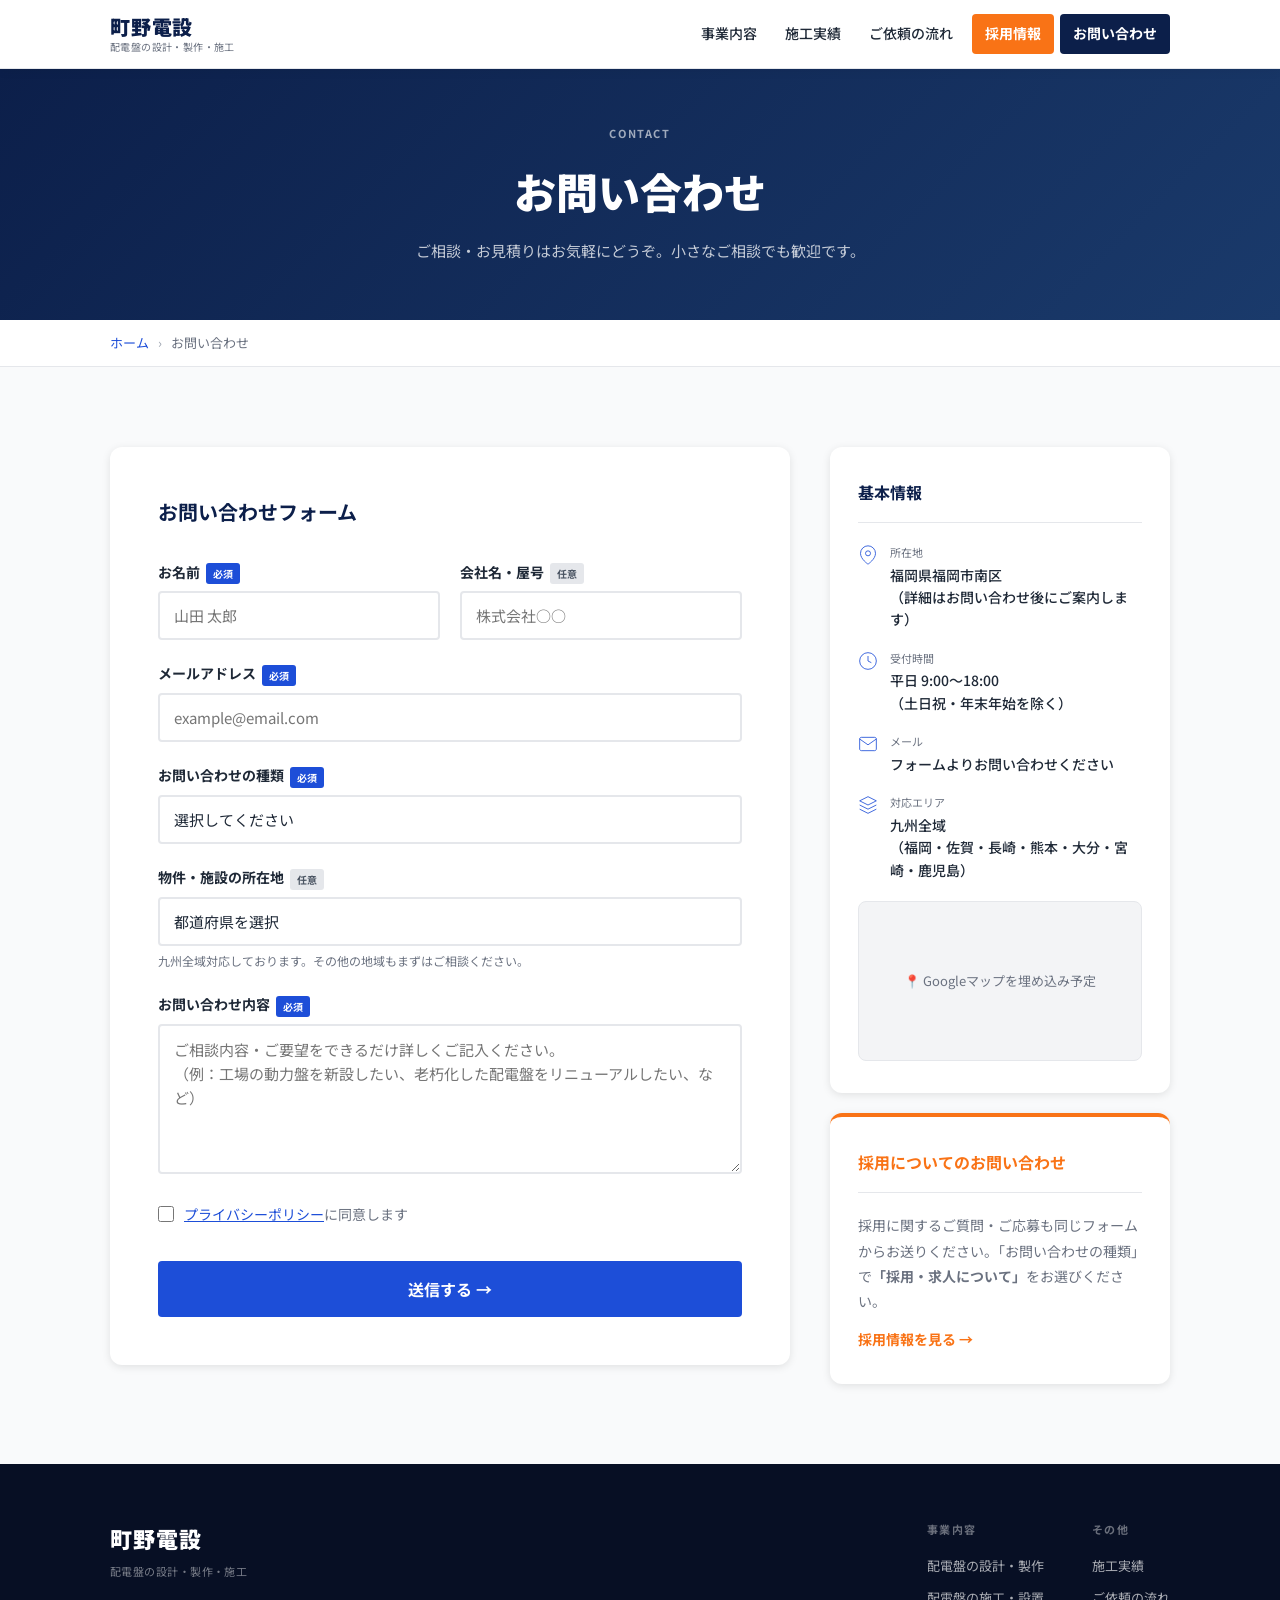
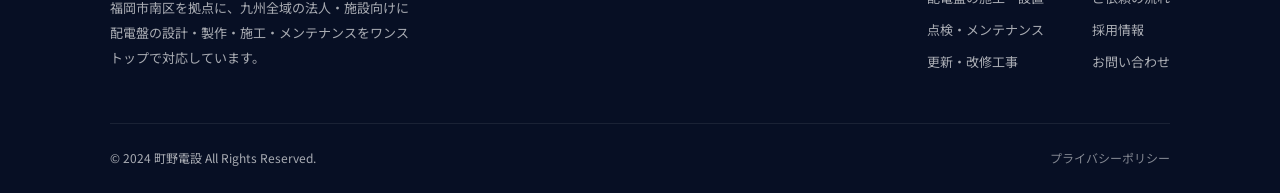
==== contact.html @ fa958ba7 "初回コミット：町野電設ホームページ叩き台" ====
<!DOCTYPE html>
<html lang="ja">
<head>
  <meta charset="UTF-8">
  <meta name="viewport" content="width=device-width, initial-scale=1.0">
  <title>お問い合わせ | 町野電設</title>
  <meta name="description" content="配電盤の設計・製作・施工に関するご相談・お見積りはお気軽にお問い合わせください。">
  <link rel="preconnect" href="https://fonts.googleapis.com">
  <link href="https://fonts.googleapis.com/css2?family=Noto+Sans+JP:wght@400;500;700;900&display=swap" rel="stylesheet">
  <link rel="stylesheet" href="css/style.css">
</head>
<body>

<header class="header">
  <div class="header-inner">
    <a href="index.html" class="logo">
      <span class="logo-main">町野電設</span>
      <span class="logo-sub">配電盤の設計・製作・施工</span>
    </a>
    <nav class="nav">
      <a href="services.html">事業内容</a>
      <a href="works.html">施工実績</a>
      <a href="index.html#flow">ご依頼の流れ</a>
      <a href="recruit.html" class="nav-recruit">採用情報</a>
      <a href="contact.html" class="nav-contact active">お問い合わせ</a>
    </nav>
    <button class="hamburger" id="hamburger" aria-label="メニューを開く">
      <span></span><span></span><span></span>
    </button>
  </div>
  <nav class="mobile-nav" id="mobileNav">
    <a href="services.html">事業内容</a>
    <a href="works.html">施工実績</a>
    <a href="index.html#flow">ご依頼の流れ</a>
    <a href="recruit.html">採用情報</a>
    <a href="contact.html">お問い合わせ</a>
  </nav>
</header>

<div class="page-hero">
  <div class="container">
    <span class="page-hero-label">Contact</span>
    <h1>お問い合わせ</h1>
    <p>ご相談・お見積りはお気軽にどうぞ。小さなご相談でも歓迎です。</p>
  </div>
</div>

<div class="breadcrumb">
  <div class="container">
    <a href="index.html">ホーム</a>
    <span>›</span>
    お問い合わせ
  </div>
</div>

<section class="contact-sec">
  <div class="container">
    <div class="contact-wrap">

      <!-- ===== FORM ===== -->
      <div class="contact-form-card">
        <h2>お問い合わせフォーム</h2>

        <form id="contactForm" novalidate>

          <div class="form-row">
            <div class="form-group">
              <label class="form-label" for="name">
                お名前<span class="required-tag">必須</span>
              </label>
              <input class="form-input" type="text" id="name" name="name" placeholder="山田 太郎" required>
            </div>
            <div class="form-group">
              <label class="form-label" for="company">
                会社名・屋号<span class="optional-tag">任意</span>
              </label>
              <input class="form-input" type="text" id="company" name="company" placeholder="株式会社○○">
            </div>
          </div>

          <div class="form-group">
            <label class="form-label" for="email">
              メールアドレス<span class="required-tag">必須</span>
            </label>
            <input class="form-input" type="email" id="email" name="email" placeholder="example@email.com" required>
          </div>

          <div class="form-group">
            <label class="form-label" for="type">
              お問い合わせの種類<span class="required-tag">必須</span>
            </label>
            <select class="form-select" id="type" name="type" required>
              <option value="">選択してください</option>
              <option value="design">配電盤の設計・製作について</option>
              <option value="construction">施工・設置について</option>
              <option value="maintenance">点検・メンテナンスについて</option>
              <option value="renewal">更新・改修工事について</option>
              <option value="recruit">採用・求人について</option>
              <option value="other">その他</option>
            </select>
          </div>

          <div class="form-group">
            <label class="form-label" for="prefecture">
              物件・施設の所在地<span class="optional-tag">任意</span>
            </label>
            <select class="form-select" id="prefecture" name="prefecture">
              <option value="">都道府県を選択</option>
              <option>福岡県</option>
              <option>佐賀県</option>
              <option>長崎県</option>
              <option>熊本県</option>
              <option>大分県</option>
              <option>宮崎県</option>
              <option>鹿児島県</option>
              <option>沖縄県</option>
              <option>その他</option>
            </select>
            <p class="form-hint">九州全域対応しております。その他の地域もまずはご相談ください。</p>
          </div>

          <div class="form-group">
            <label class="form-label" for="message">
              お問い合わせ内容<span class="required-tag">必須</span>
            </label>
            <textarea class="form-textarea" id="message" name="message" placeholder="ご相談内容・ご要望をできるだけ詳しくご記入ください。&#10;（例：工場の動力盤を新設したい、老朽化した配電盤をリニューアルしたい、など）" required></textarea>
          </div>

          <div class="form-group">
            <label class="form-check">
              <input type="checkbox" id="privacy" name="privacy" required>
              <span><a href="#" target="_blank">プライバシーポリシー</a>に同意します</span>
            </label>
          </div>

          <button type="submit" class="form-submit">送信する →</button>
        </form>

        <div class="form-success" id="formSuccess">
          <p>お問い合わせありがとうございます！</p>
          <small>内容を確認の上、2営業日以内にご返信いたします。</small>
        </div>
      </div>

      <!-- ===== CONTACT INFO ===== -->
      <div>
        <div class="contact-info-card">
          <h3>基本情報</h3>

          <div class="info-item">
            <svg viewBox="0 0 24 24"><path d="M21 10c0 7-9 13-9 13s-9-6-9-13a9 9 0 0118 0z"/><circle cx="12" cy="10" r="3"/></svg>
            <div>
              <div class="info-item-label">所在地</div>
              <div class="info-item-value">福岡県福岡市南区<br>（詳細はお問い合わせ後にご案内します）</div>
            </div>
          </div>

          <div class="info-item">
            <svg viewBox="0 0 24 24"><circle cx="12" cy="12" r="10"/><polyline points="12 6 12 12 16 14"/></svg>
            <div>
              <div class="info-item-label">受付時間</div>
              <div class="info-item-value">平日 9:00〜18:00<br>（土日祝・年末年始を除く）</div>
            </div>
          </div>

          <div class="info-item">
            <svg viewBox="0 0 24 24"><path d="M4 4h16c1.1 0 2 .9 2 2v12c0 1.1-.9 2-2 2H4c-1.1 0-2-.9-2-2V6c0-1.1.9-2 2-2z"/><polyline points="22,6 12,13 2,6"/></svg>
            <div>
              <div class="info-item-label">メール</div>
              <div class="info-item-value">フォームよりお問い合わせください</div>
            </div>
          </div>

          <div class="info-item">
            <svg viewBox="0 0 24 24"><path d="M12 2L2 7l10 5 10-5-10-5z"/><path d="M2 17l10 5 10-5M2 12l10 5 10-5"/></svg>
            <div>
              <div class="info-item-label">対応エリア</div>
              <div class="info-item-value">九州全域<br>（福岡・佐賀・長崎・熊本・大分・宮崎・鹿児島）</div>
            </div>
          </div>

          <div class="contact-map-placeholder">
            📍 Googleマップを埋め込み予定
          </div>
        </div>

        <div class="contact-info-card" style="margin-top: 20px; border-top: 4px solid var(--orange); border-radius: 12px;">
          <h3 style="color: var(--orange);">採用についてのお問い合わせ</h3>
          <p style="font-size: 14px; color: var(--text-light); line-height: 1.8;">
            採用に関するご質問・ご応募も同じフォームからお送りください。「お問い合わせの種類」で<strong>「採用・求人について」</strong>をお選びください。
          </p>
          <a href="recruit.html" style="display: inline-flex; align-items: center; gap: 6px; font-size: 14px; font-weight: 700; color: var(--orange); margin-top: 14px;">
            採用情報を見る →
          </a>
        </div>
      </div>

    </div>
  </div>
</section>

<footer class="footer">
  <div class="container">
    <div class="footer-inner">
      <div class="footer-logo">
        <div class="logo-main">町野電設</div>
        <span class="logo-sub">配電盤の設計・製作・施工</span>
        <p class="footer-about">福岡市南区を拠点に、九州全域の法人・施設向けに配電盤の設計・製作・施工・メンテナンスをワンストップで対応しています。</p>
      </div>
      <div class="footer-nav-wrap">
        <div class="footer-nav-col">
          <h4>事業内容</h4>
          <a href="services.html">配電盤の設計・製作</a>
          <a href="services.html">配電盤の施工・設置</a>
          <a href="services.html">点検・メンテナンス</a>
          <a href="services.html">更新・改修工事</a>
        </div>
        <div class="footer-nav-col">
          <h4>その他</h4>
          <a href="works.html">施工実績</a>
          <a href="index.html#flow">ご依頼の流れ</a>
          <a href="recruit.html">採用情報</a>
          <a href="contact.html">お問い合わせ</a>
        </div>
      </div>
    </div>
    <div class="footer-bottom">
      <p>© 2024 町野電設 All Rights Reserved.</p>
      <a href="#" class="footer-policy-link">プライバシーポリシー</a>
    </div>
  </div>
</footer>

<script src="js/main.js"></script>
</body>
</html>
---- css/style.css ----
/* ============================================================
   町野電設 - Stylesheet
   ============================================================ */

/* === Variables === */
:root {
  --navy:       #0c1f4a;
  --navy-mid:   #1a3a6b;
  --blue:       #1d4ed8;
  --blue-light: #3b82f6;
  --orange:     #f97316;
  --white:      #ffffff;
  --gray-50:    #f9fafb;
  --gray-100:   #f3f4f6;
  --gray-200:   #e5e7eb;
  --gray-400:   #9ca3af;
  --gray-600:   #4b5563;
  --gray-800:   #1f2937;
  --text:       #1f2937;
  --text-light: #6b7280;
  --radius:     4px;
  --shadow:     0 2px 8px rgba(0,0,0,0.10);
  --shadow-lg:  0 8px 24px rgba(0,0,0,0.15);
  --tr:         0.25s ease;
  --max-w:      1100px;
}

/* === Reset === */
*, *::before, *::after { box-sizing: border-box; margin: 0; padding: 0; }
html { scroll-behavior: smooth; }
body {
  font-family: 'Noto Sans JP', 'Hiragino Sans', 'Yu Gothic UI', sans-serif;
  font-size: 16px;
  line-height: 1.7;
  color: var(--text);
  background: var(--white);
}
img { max-width: 100%; height: auto; display: block; }
a { text-decoration: none; color: inherit; transition: color var(--tr); }
ul { list-style: none; }
button { cursor: pointer; font-family: inherit; }

/* === Layout === */
.container { max-width: var(--max-w); margin: 0 auto; padding: 0 20px; }
section { padding: 80px 0; }

/* === Type === */
.sec-label {
  font-size: 12px;
  font-weight: 700;
  letter-spacing: 0.12em;
  color: var(--blue);
  text-transform: uppercase;
  margin-bottom: 8px;
  display: block;
}
.sec-title {
  font-size: clamp(24px, 3.5vw, 36px);
  font-weight: 900;
  line-height: 1.25;
  color: var(--navy);
  margin-bottom: 16px;
}
.sec-title-center { text-align: center; }
.sec-title-center::after {
  content: '';
  display: block;
  width: 48px;
  height: 3px;
  background: var(--blue);
  margin: 14px auto 0;
}
.sec-desc { color: var(--text-light); font-size: 15px; line-height: 1.9; }

/* === Buttons === */
.btn {
  display: inline-flex;
  align-items: center;
  gap: 8px;
  padding: 13px 28px;
  border-radius: var(--radius);
  font-weight: 700;
  font-size: 15px;
  transition: all var(--tr);
  border: 2px solid transparent;
}
.btn-primary { background: var(--blue); color: var(--white); }
.btn-primary:hover { background: var(--navy-mid); transform: translateY(-1px); }
.btn-white { background: var(--white); color: var(--navy); }
.btn-white:hover { background: var(--gray-100); }
.btn-outline-white { background: transparent; color: var(--white); border-color: rgba(255,255,255,0.6); }
.btn-outline-white:hover { background: rgba(255,255,255,0.1); }
.btn-orange { background: var(--orange); color: var(--white); }
.btn-orange:hover { background: #ea6c0a; transform: translateY(-1px); }
.btn-lg { padding: 16px 36px; font-size: 16px; }
.btn svg { width: 16px; height: 16px; flex-shrink: 0; }

/* === Header === */
.header {
  position: sticky;
  top: 0;
  z-index: 200;
  background: var(--white);
  box-shadow: 0 1px 0 var(--gray-200), 0 2px 12px rgba(0,0,0,0.06);
}
.header-inner {
  display: flex;
  align-items: center;
  justify-content: space-between;
  height: 68px;
  max-width: var(--max-w);
  margin: 0 auto;
  padding: 0 20px;
}
.logo { display: flex; flex-direction: column; line-height: 1.2; }
.logo-main { font-size: 20px; font-weight: 900; color: var(--navy); letter-spacing: 0.04em; }
.logo-sub { font-size: 10px; color: var(--text-light); letter-spacing: 0.04em; margin-top: 2px; }

.nav { display: flex; align-items: center; gap: 2px; }
.nav a {
  padding: 8px 13px;
  font-size: 14px;
  font-weight: 500;
  color: var(--gray-800);
  border-radius: var(--radius);
  transition: all var(--tr);
}
.nav a:hover { color: var(--blue); background: var(--gray-100); }
.nav a.active { color: var(--blue); }
.nav .nav-recruit {
  background: var(--orange);
  color: var(--white) !important;
  font-weight: 700;
  margin-left: 4px;
}
.nav .nav-recruit:hover { background: #ea6c0a; }
.nav .nav-contact {
  background: var(--navy);
  color: var(--white) !important;
  font-weight: 700;
  margin-left: 4px;
}
.nav .nav-contact:hover { background: var(--navy-mid); }

/* Hamburger */
.hamburger { display: none; flex-direction: column; gap: 5px; background: none; border: none; padding: 8px; }
.hamburger span { display: block; width: 24px; height: 2px; background: var(--navy); transition: all var(--tr); }
.hamburger.open span:nth-child(1) { transform: translateY(7px) rotate(45deg); }
.hamburger.open span:nth-child(2) { opacity: 0; }
.hamburger.open span:nth-child(3) { transform: translateY(-7px) rotate(-45deg); }

.mobile-nav {
  display: none;
  position: fixed;
  top: 68px;
  left: 0; right: 0;
  background: var(--white);
  box-shadow: 0 8px 20px rgba(0,0,0,0.12);
  z-index: 199;
}
.mobile-nav.open { display: block; }
.mobile-nav a {
  display: block;
  padding: 16px 24px;
  font-size: 15px;
  color: var(--gray-800);
  border-bottom: 1px solid var(--gray-100);
}
.mobile-nav a:last-child { border-bottom: none; }
.mobile-nav a:hover { background: var(--gray-50); color: var(--blue); }

/* === Hero (Homepage) === */
.hero {
  position: relative;
  min-height: 580px;
  display: flex;
  align-items: center;
  background: linear-gradient(135deg, var(--navy) 0%, #162f5a 55%, #1e4e8c 100%);
  overflow: hidden;
  padding: 80px 0;
}
.hero::before {
  content: '';
  position: absolute; inset: 0;
  background: url("data:image/svg+xml,%3Csvg xmlns='http://www.w3.org/2000/svg' width='60' height='60'%3E%3Cdefs%3E%3Cpattern id='g' width='20' height='20' patternUnits='userSpaceOnUse'%3E%3Cpath d='M20 0L0 0 0 20' fill='none' stroke='rgba(255,255,255,0.04)' stroke-width='0.5'/%3E%3C/pattern%3E%3C/defs%3E%3Crect width='60' height='60' fill='url(%23g)'/%3E%3C/svg%3E") repeat;
  pointer-events: none;
}
.hero-content {
  position: relative;
  z-index: 2;
  max-width: var(--max-w);
  margin: 0 auto;
  padding: 0 20px;
  display: grid;
  grid-template-columns: 1fr 1fr;
  gap: 60px;
  align-items: center;
}
.hero-badge {
  display: inline-flex;
  align-items: center;
  gap: 8px;
  background: rgba(255,255,255,0.12);
  color: rgba(255,255,255,0.9);
  font-size: 13px;
  font-weight: 700;
  padding: 6px 16px;
  border-radius: 20px;
  border: 1px solid rgba(255,255,255,0.25);
  margin-bottom: 22px;
  letter-spacing: 0.04em;
}
.hero h1 {
  font-size: clamp(28px, 4.5vw, 52px);
  font-weight: 900;
  line-height: 1.2;
  color: var(--white);
  margin-bottom: 20px;
}
.hero-desc {
  font-size: 16px;
  color: rgba(255,255,255,0.82);
  margin-bottom: 36px;
  line-height: 1.9;
}
.hero-actions { display: flex; gap: 14px; flex-wrap: wrap; }

/* Hero visual */
.hero-visual { display: flex; justify-content: center; align-items: center; }
.hero-panel {
  width: 100%;
  aspect-ratio: 4/3;
  background: rgba(255,255,255,0.06);
  border: 1px solid rgba(255,255,255,0.15);
  border-radius: 12px;
  display: grid;
  place-items: center;
  color: rgba(255,255,255,0.3);
  font-size: 14px;
}
.hero-panel-inner {
  display: flex;
  flex-direction: column;
  align-items: center;
  gap: 12px;
}
.hero-panel svg { width: 80px; height: 80px; stroke: rgba(255,255,255,0.25); fill: none; }

/* === Features === */
.features { background: var(--white); padding: 64px 0; }
.features-head { text-align: center; margin-bottom: 48px; }
.features-grid {
  display: grid;
  grid-template-columns: repeat(4, 1fr);
  gap: 24px;
}
.feat-card {
  text-align: center;
  padding: 32px 20px;
  border-radius: 8px;
  border: 1px solid var(--gray-200);
  transition: box-shadow var(--tr), transform var(--tr);
}
.feat-card:hover { box-shadow: var(--shadow-lg); transform: translateY(-3px); }
.feat-icon {
  width: 72px; height: 72px;
  background: #eff6ff;
  border-radius: 50%;
  display: flex; align-items: center; justify-content: center;
  margin: 0 auto 20px;
}
.feat-icon svg { width: 34px; height: 34px; stroke: var(--blue); fill: none; }
.feat-title { font-size: 16px; font-weight: 700; color: var(--navy); margin-bottom: 8px; }
.feat-desc { font-size: 13px; color: var(--text-light); line-height: 1.8; }

/* === Services overview === */
.services-ov { background: var(--gray-50); }
.services-ov-inner {
  display: grid;
  grid-template-columns: 1fr 1fr;
  gap: 60px;
  align-items: start;
}
.services-ov-text { padding-top: 8px; }
.services-ov-text .btn { margin-top: 28px; }
.services-grid {
  display: grid;
  grid-template-columns: 1fr 1fr;
  gap: 16px;
}
.svc-card {
  background: var(--white);
  border-radius: 8px;
  overflow: hidden;
  box-shadow: var(--shadow);
  transition: transform var(--tr), box-shadow var(--tr);
}
.svc-card:hover { transform: translateY(-4px); box-shadow: var(--shadow-lg); }
.svc-img {
  height: 130px;
  display: flex;
  align-items: center;
  justify-content: center;
}
.svc-img.s1 { background: linear-gradient(135deg, #1a3a6b, #2563eb); }
.svc-img.s2 { background: linear-gradient(135deg, #1e3a5f, #1a5f8a); }
.svc-img.s3 { background: linear-gradient(135deg, #14345a, #1a6b4a); }
.svc-img.s4 { background: linear-gradient(135deg, #2a1a5e, #4a2a8e); }
.svc-img svg { width: 48px; height: 48px; stroke: rgba(255,255,255,0.7); fill: none; }
.svc-info { padding: 14px 16px; }
.svc-name { font-size: 14px; font-weight: 700; color: var(--navy); }
.svc-sub { font-size: 12px; color: var(--text-light); margin-top: 4px; }

/* === Works preview === */
.works-ov { background: var(--white); }
.works-head {
  display: flex;
  align-items: flex-end;
  justify-content: space-between;
  margin-bottom: 36px;
}
.more-link {
  display: inline-flex;
  align-items: center;
  gap: 6px;
  font-size: 14px;
  font-weight: 700;
  color: var(--blue);
}
.more-link:hover { text-decoration: underline; }
.more-link svg { width: 14px; height: 14px; stroke: currentColor; fill: none; }
.works-grid {
  display: grid;
  grid-template-columns: repeat(4, 1fr);
  gap: 20px;
}
.work-card { border-radius: 8px; overflow: hidden; box-shadow: var(--shadow); transition: transform var(--tr); }
.work-card:hover { transform: translateY(-4px); }
.work-img {
  height: 160px;
  display: flex;
  align-items: flex-end;
  padding: 12px;
  position: relative;
}
.work-img.w1 { background: linear-gradient(160deg, #1a3a6b 30%, #2563eb 100%); }
.work-img.w2 { background: linear-gradient(160deg, #1a4a3b 30%, #1a8a5a 100%); }
.work-img.w3 { background: linear-gradient(160deg, #3b1a5a 30%, #7c3aed 100%); }
.work-img.w4 { background: linear-gradient(160deg, #5a3a1a 30%, #d97706 100%); }
.work-img.w5 { background: linear-gradient(160deg, #1a3a5a 30%, #0891b2 100%); }
.work-img.w6 { background: linear-gradient(160deg, #1a5a1a 30%, #16a34a 100%); }
.work-img.w7 { background: linear-gradient(160deg, #5a1a1a 30%, #dc2626 100%); }
.work-img.w8 { background: linear-gradient(160deg, #1a1a5a 30%, #4f46e5 100%); }
.work-tag {
  background: rgba(255,255,255,0.9);
  color: var(--navy);
  font-size: 11px;
  font-weight: 700;
  padding: 4px 10px;
  border-radius: 20px;
}
.work-body { padding: 14px 16px; background: var(--white); }
.work-loc { font-size: 12px; color: var(--text-light); margin-bottom: 4px; }
.work-title { font-size: 14px; font-weight: 700; color: var(--navy); }
.work-detail { font-size: 12px; color: var(--text-light); margin-top: 4px; }

/* === Flow === */
.flow { background: var(--gray-50); }
.flow-head { text-align: center; margin-bottom: 56px; }
.flow-wrap {
  display: grid;
  grid-template-columns: repeat(6, 1fr);
  gap: 12px;
  position: relative;
}
.flow-wrap::before {
  content: '';
  position: absolute;
  top: 38px;
  left: 8.33%;
  right: 8.33%;
  height: 2px;
  background: var(--gray-200);
}
.flow-step { display: flex; flex-direction: column; align-items: center; text-align: center; position: relative; z-index: 1; padding: 0 4px; }
.flow-num {
  width: 76px; height: 76px;
  border-radius: 50%;
  background: var(--navy);
  color: var(--white);
  display: flex; flex-direction: column; align-items: center; justify-content: center;
  margin-bottom: 16px;
  box-shadow: 0 4px 12px rgba(13,31,76,0.3);
}
.flow-num em { font-size: 10px; opacity: 0.7; font-style: normal; }
.flow-num strong { font-size: 22px; font-weight: 900; line-height: 1; }
.flow-title { font-size: 13px; font-weight: 700; color: var(--navy); margin-bottom: 6px; }
.flow-desc { font-size: 11px; color: var(--text-light); line-height: 1.7; }

/* === Recruit CTA === */
.recruit-cta-sec {
  background: linear-gradient(135deg, #c2410c, var(--orange));
  padding: 64px 0;
  text-align: center;
}
.recruit-cta-sec h2 {
  font-size: clamp(22px, 3.5vw, 36px);
  font-weight: 900;
  color: var(--white);
  margin-bottom: 14px;
}
.recruit-cta-sec p { font-size: 16px; color: rgba(255,255,255,0.9); margin-bottom: 32px; }
.recruit-cta-sec .btn-white { color: var(--orange) !important; }

/* === Contact CTA === */
.cta-sec {
  background: var(--navy);
  padding: 64px 0;
  text-align: center;
}
.cta-sec h2 {
  font-size: clamp(20px, 3vw, 32px);
  font-weight: 700;
  color: var(--white);
  margin-bottom: 12px;
}
.cta-sec p { font-size: 15px; color: rgba(255,255,255,0.75); margin-bottom: 32px; }
.cta-btns { display: flex; gap: 14px; justify-content: center; flex-wrap: wrap; }

/* === Footer === */
.footer { background: #070f24; color: rgba(255,255,255,0.65); padding: 56px 0 24px; }
.footer-inner {
  display: grid;
  grid-template-columns: 1fr auto;
  gap: 48px;
  margin-bottom: 40px;
}
.footer-logo .logo-main { color: var(--white); font-size: 22px; }
.footer-logo .logo-sub { color: rgba(255,255,255,0.45); font-size: 11px; display: block; margin-top: 4px; }
.footer-about { font-size: 13px; line-height: 1.9; margin-top: 16px; max-width: 300px; }
.footer-nav-wrap { display: flex; gap: 48px; }
.footer-nav-col h4 {
  font-size: 11px;
  font-weight: 700;
  letter-spacing: 0.12em;
  color: rgba(255,255,255,0.4);
  text-transform: uppercase;
  margin-bottom: 16px;
}
.footer-nav-col a {
  display: block;
  font-size: 13px;
  color: rgba(255,255,255,0.65);
  margin-bottom: 10px;
}
.footer-nav-col a:hover { color: var(--white); }
.footer-bottom {
  border-top: 1px solid rgba(255,255,255,0.08);
  padding-top: 24px;
  display: flex;
  align-items: center;
  justify-content: space-between;
  font-size: 12px;
}
.footer-policy-link { color: rgba(255,255,255,0.5); }
.footer-policy-link:hover { color: var(--white); }

/* === Page Hero (inner pages) === */
.page-hero {
  background: linear-gradient(135deg, var(--navy), var(--navy-mid));
  padding: 56px 0;
  text-align: center;
  color: var(--white);
}
.page-hero-label { font-size: 11px; font-weight: 700; letter-spacing: 0.15em; opacity: 0.6; text-transform: uppercase; display: block; margin-bottom: 12px; }
.page-hero h1 { font-size: clamp(24px, 4vw, 42px); font-weight: 900; }
.page-hero p { font-size: 15px; opacity: 0.75; margin-top: 12px; max-width: 480px; margin-left: auto; margin-right: auto; }

/* === Breadcrumb === */
.breadcrumb { padding: 12px 0; font-size: 13px; color: var(--text-light); border-bottom: 1px solid var(--gray-200); }
.breadcrumb a { color: var(--blue); }
.breadcrumb a:hover { text-decoration: underline; }
.breadcrumb span { padding: 0 6px; color: var(--gray-400); }

/* ============================================================
   Services Page
   ============================================================ */
.svc-detail-block {
  display: grid;
  grid-template-columns: 1fr 1fr;
  gap: 60px;
  align-items: center;
  padding-bottom: 72px;
  margin-bottom: 72px;
  border-bottom: 1px solid var(--gray-200);
}
.svc-detail-block:last-child { border-bottom: none; margin-bottom: 0; padding-bottom: 0; }
.svc-detail-block.flip { direction: rtl; }
.svc-detail-block.flip > * { direction: ltr; }
.svc-detail-img {
  aspect-ratio: 4/3;
  border-radius: 10px;
  display: flex; align-items: center; justify-content: center;
  color: rgba(255,255,255,0.25);
  font-size: 14px;
}
.svc-detail-img.bg1 { background: linear-gradient(135deg, #0c1f4a, #1d4ed8); }
.svc-detail-img.bg2 { background: linear-gradient(135deg, #0c2a3a, #0891b2); }
.svc-detail-img.bg3 { background: linear-gradient(135deg, #0c2a1a, #16a34a); }
.svc-detail-img.bg4 { background: linear-gradient(135deg, #1a0c3a, #7c3aed); }
.svc-detail-img svg { width: 64px; height: 64px; stroke: rgba(255,255,255,0.5); fill: none; }
.svc-detail-text {}
.svc-detail-num { font-size: 11px; font-weight: 700; letter-spacing: 0.1em; color: var(--blue); margin-bottom: 8px; text-transform: uppercase; }
.svc-detail-title { font-size: clamp(20px, 3vw, 28px); font-weight: 900; color: var(--navy); margin-bottom: 16px; }
.svc-detail-desc { color: var(--text-light); font-size: 15px; line-height: 1.9; margin-bottom: 20px; }
.svc-list { display: flex; flex-direction: column; gap: 8px; }
.svc-list li {
  display: flex; align-items: center; gap: 10px;
  font-size: 14px; color: var(--gray-800);
}
.svc-list li::before {
  content: '';
  width: 20px; height: 20px;
  background: var(--blue);
  border-radius: 50%;
  flex-shrink: 0;
  background-image: url("data:image/svg+xml,%3Csvg xmlns='http://www.w3.org/2000/svg' viewBox='0 0 20 20' fill='none' stroke='white' stroke-width='2.5'%3E%3Cpolyline points='4 10 8 14 16 6'/%3E%3C/svg%3E");
  background-size: cover;
}

/* ============================================================
   Works Page
   ============================================================ */
.works-full { background: var(--white); }
.works-filter { display: flex; gap: 10px; flex-wrap: wrap; margin-bottom: 40px; }
.filter-btn {
  padding: 8px 20px;
  border: 2px solid var(--gray-200);
  border-radius: 24px;
  font-size: 14px;
  font-weight: 500;
  background: var(--white);
  color: var(--gray-600);
  transition: all var(--tr);
}
.filter-btn:hover, .filter-btn.active { border-color: var(--blue); color: var(--blue); background: #eff6ff; }
.works-grid-3 { display: grid; grid-template-columns: repeat(3, 1fr); gap: 24px; }
.work-card-full .work-img { height: 200px; }
.work-card-full .work-body { padding: 20px; }
.work-card-full .work-title { font-size: 16px; }
.work-card-full .work-detail { font-size: 13px; margin-top: 8px; }

/* ============================================================
   Recruit Page
   ============================================================ */
.recruit-hero-sec {
  background: linear-gradient(135deg, #9a3412, #c2410c, var(--orange));
  padding: 80px 0;
  text-align: center;
  color: var(--white);
  position: relative;
  overflow: hidden;
}
.recruit-hero-sec::before {
  content: '';
  position: absolute; inset: 0;
  background: url("data:image/svg+xml,%3Csvg xmlns='http://www.w3.org/2000/svg' width='60' height='60'%3E%3Ccircle cx='30' cy='30' r='20' fill='none' stroke='rgba(255,255,255,0.04)' stroke-width='1'/%3E%3C/svg%3E") repeat;
}
.recruit-hero-inner { position: relative; z-index: 2; }
.recruit-hero-sec .hero-badge {
  background: rgba(255,255,255,0.15);
  border-color: rgba(255,255,255,0.3);
}
.recruit-hero-sec h1 { font-size: clamp(28px, 5vw, 54px); font-weight: 900; line-height: 1.15; margin-bottom: 20px; }
.recruit-hero-sec p { font-size: 17px; opacity: 0.92; max-width: 540px; margin: 0 auto 36px; line-height: 1.85; }

/* Reasons */
.reasons-sec { background: var(--gray-50); }
.reasons-grid { display: grid; grid-template-columns: repeat(3, 1fr); gap: 28px; margin-top: 48px; }
.reason-card {
  background: var(--white);
  border-radius: 12px;
  padding: 40px 28px;
  text-align: center;
  box-shadow: var(--shadow);
  position: relative;
  overflow: hidden;
}
.reason-card::before { content: ''; position: absolute; top: 0; left: 0; right: 0; height: 4px; background: var(--orange); }
.reason-big-num {
  font-size: 60px;
  font-weight: 900;
  color: var(--orange);
  opacity: 0.12;
  line-height: 1;
  margin-bottom: -8px;
}
.reason-icon {
  width: 64px; height: 64px;
  background: #fff7ed;
  border-radius: 50%;
  display: flex; align-items: center; justify-content: center;
  margin: 0 auto 20px;
}
.reason-icon svg { width: 30px; height: 30px; stroke: var(--orange); fill: none; }
.reason-title { font-size: 18px; font-weight: 700; color: var(--navy); margin-bottom: 12px; }
.reason-desc { font-size: 14px; color: var(--text-light); line-height: 1.85; }

/* Job info table */
.job-sec { background: var(--white); }
.job-table { width: 100%; border-collapse: collapse; margin-top: 36px; }
.job-table tr { border-bottom: 1px solid var(--gray-200); }
.job-table th {
  width: 180px;
  padding: 20px 24px;
  text-align: left;
  font-size: 14px;
  font-weight: 700;
  color: var(--navy);
  background: var(--gray-50);
  vertical-align: top;
}
.job-table td { padding: 20px 24px; font-size: 14px; color: var(--text-light); line-height: 1.85; }
.job-highlight { color: var(--orange); font-weight: 700; }

/* Recruit flow */
.recruit-flow-sec { background: var(--gray-50); }
.recruit-steps { display: flex; margin-top: 48px; position: relative; }
.recruit-step { flex: 1; display: flex; flex-direction: column; align-items: center; text-align: center; position: relative; padding: 0 8px; }
.recruit-step:not(:last-child)::after {
  content: '›';
  position: absolute;
  right: -8px;
  top: 22px;
  font-size: 28px;
  color: var(--gray-400);
  line-height: 1;
}
.recruit-step-num {
  width: 64px; height: 64px;
  background: var(--orange);
  color: var(--white);
  border-radius: 50%;
  display: flex; align-items: center; justify-content: center;
  font-size: 22px;
  font-weight: 900;
  margin-bottom: 16px;
  box-shadow: 0 4px 12px rgba(249,115,22,0.35);
}
.recruit-step-title { font-size: 14px; font-weight: 700; color: var(--navy); margin-bottom: 6px; }
.recruit-step-desc { font-size: 12px; color: var(--text-light); line-height: 1.7; }

/* Recruit apply CTA */
.recruit-apply-cta {
  background: var(--navy);
  padding: 64px 0;
  text-align: center;
  color: var(--white);
}
.recruit-apply-cta h2 { font-size: clamp(20px, 3vw, 32px); font-weight: 700; margin-bottom: 12px; }
.recruit-apply-cta p { font-size: 15px; opacity: 0.75; margin-bottom: 32px; }

/* ============================================================
   Contact Page
   ============================================================ */
.contact-sec { background: var(--gray-50); }
.contact-wrap {
  display: grid;
  grid-template-columns: 2fr 1fr;
  gap: 40px;
  align-items: start;
}
.contact-form-card {
  background: var(--white);
  border-radius: 12px;
  padding: 48px;
  box-shadow: var(--shadow);
}
.contact-form-card h2 { font-size: 20px; font-weight: 700; color: var(--navy); margin-bottom: 32px; }
.form-row { display: grid; grid-template-columns: 1fr 1fr; gap: 20px; }
.form-group { margin-bottom: 22px; }
.form-label { display: block; font-size: 14px; font-weight: 700; color: var(--gray-700); margin-bottom: 7px; }
.required-tag {
  display: inline-block;
  font-size: 10px;
  background: var(--blue);
  color: var(--white);
  padding: 2px 7px;
  border-radius: 3px;
  margin-left: 6px;
  vertical-align: middle;
  font-weight: 700;
}
.optional-tag {
  display: inline-block;
  font-size: 10px;
  background: var(--gray-200);
  color: var(--gray-600);
  padding: 2px 7px;
  border-radius: 3px;
  margin-left: 6px;
  vertical-align: middle;
}
.form-input, .form-select, .form-textarea {
  width: 100%;
  padding: 12px 14px;
  border: 2px solid var(--gray-200);
  border-radius: var(--radius);
  font-size: 15px;
  font-family: inherit;
  color: var(--text);
  background: var(--white);
  transition: border-color var(--tr);
  appearance: none;
}
.form-input:focus, .form-select:focus, .form-textarea:focus {
  outline: none;
  border-color: var(--blue);
  box-shadow: 0 0 0 3px rgba(29,78,216,0.1);
}
.form-textarea { resize: vertical; min-height: 150px; line-height: 1.6; }
.form-hint { font-size: 12px; color: var(--text-light); margin-top: 5px; }
.form-check { display: flex; align-items: flex-start; gap: 10px; font-size: 14px; color: var(--text-light); }
.form-check input { margin-top: 3px; width: 16px; height: 16px; flex-shrink: 0; accent-color: var(--blue); }
.form-check a { color: var(--blue); text-decoration: underline; }
.form-submit {
  width: 100%;
  padding: 16px;
  background: var(--blue);
  color: var(--white);
  border: none;
  border-radius: var(--radius);
  font-size: 16px;
  font-weight: 700;
  font-family: inherit;
  transition: background var(--tr);
  margin-top: 12px;
}
.form-submit:hover { background: var(--navy-mid); }
.form-success {
  display: none;
  background: #d1fae5;
  border: 2px solid #10b981;
  border-radius: 8px;
  padding: 28px;
  text-align: center;
  color: #065f46;
  font-weight: 700;
  margin-top: 24px;
}
.form-success.visible { display: block; }
.form-success p { font-size: 16px; margin-bottom: 6px; }
.form-success small { font-size: 13px; font-weight: 400; opacity: 0.8; }

/* Contact info card */
.contact-info-card {
  background: var(--white);
  border-radius: 12px;
  padding: 32px 28px;
  box-shadow: var(--shadow);
}
.contact-info-card h3 { font-size: 16px; font-weight: 700; color: var(--navy); padding-bottom: 16px; border-bottom: 1px solid var(--gray-200); margin-bottom: 20px; }
.info-item { display: flex; gap: 12px; margin-bottom: 18px; }
.info-item svg { width: 20px; height: 20px; stroke: var(--blue); fill: none; flex-shrink: 0; margin-top: 2px; }
.info-item-label { font-size: 11px; color: var(--text-light); margin-bottom: 2px; }
.info-item-value { font-size: 14px; font-weight: 500; color: var(--text); line-height: 1.6; }
.contact-map-placeholder {
  margin-top: 20px;
  background: var(--gray-100);
  border-radius: 8px;
  height: 160px;
  display: flex; align-items: center; justify-content: center;
  color: var(--text-light);
  font-size: 13px;
  border: 1px solid var(--gray-200);
}

/* ============================================================
   Responsive
   ============================================================ */
@media (max-width: 1024px) {
  .features-grid { grid-template-columns: repeat(2, 1fr); }
  .works-grid { grid-template-columns: repeat(2, 1fr); }
  .flow-wrap { grid-template-columns: repeat(3, 1fr); row-gap: 32px; }
  .flow-wrap::before { display: none; }
  .svc-detail-block { grid-template-columns: 1fr; gap: 32px; }
  .svc-detail-block.flip { direction: ltr; }
  .works-grid-3 { grid-template-columns: repeat(2, 1fr); }
  .reasons-grid { grid-template-columns: repeat(2, 1fr); }
}
@media (max-width: 768px) {
  section { padding: 56px 0; }
  .nav { display: none; }
  .hamburger { display: flex; }
  .hero-content { grid-template-columns: 1fr; }
  .hero-visual { display: none; }
  .services-ov-inner { grid-template-columns: 1fr; }
  .works-head { flex-direction: column; align-items: flex-start; gap: 10px; }
  .works-grid { grid-template-columns: repeat(2, 1fr); }
  .recruit-steps { flex-wrap: wrap; gap: 24px; }
  .recruit-step { flex: 0 0 calc(50% - 12px); }
  .recruit-step:not(:last-child)::after { display: none; }
  .contact-wrap { grid-template-columns: 1fr; }
  .contact-form-card { padding: 32px 20px; }
  .footer-inner { grid-template-columns: 1fr; }
  .footer-nav-wrap { flex-wrap: wrap; gap: 28px; }
  .footer-bottom { flex-direction: column; gap: 10px; text-align: center; }
  .form-row { grid-template-columns: 1fr; gap: 0; }
  .job-table th { width: 120px; padding: 14px 16px; }
  .job-table td { padding: 14px 16px; }
}
@media (max-width: 480px) {
  .features-grid { grid-template-columns: 1fr 1fr; gap: 12px; }
  .works-grid { grid-template-columns: 1fr; }
  .services-grid { grid-template-columns: 1fr 1fr; }
  .works-grid-3 { grid-template-columns: 1fr; }
  .flow-wrap { grid-template-columns: 1fr 1fr; }
  .reasons-grid { grid-template-columns: 1fr; }
  .hero-actions { flex-direction: column; }
  .cta-btns { flex-direction: column; align-items: center; }
  .job-table { font-size: 13px; }
}
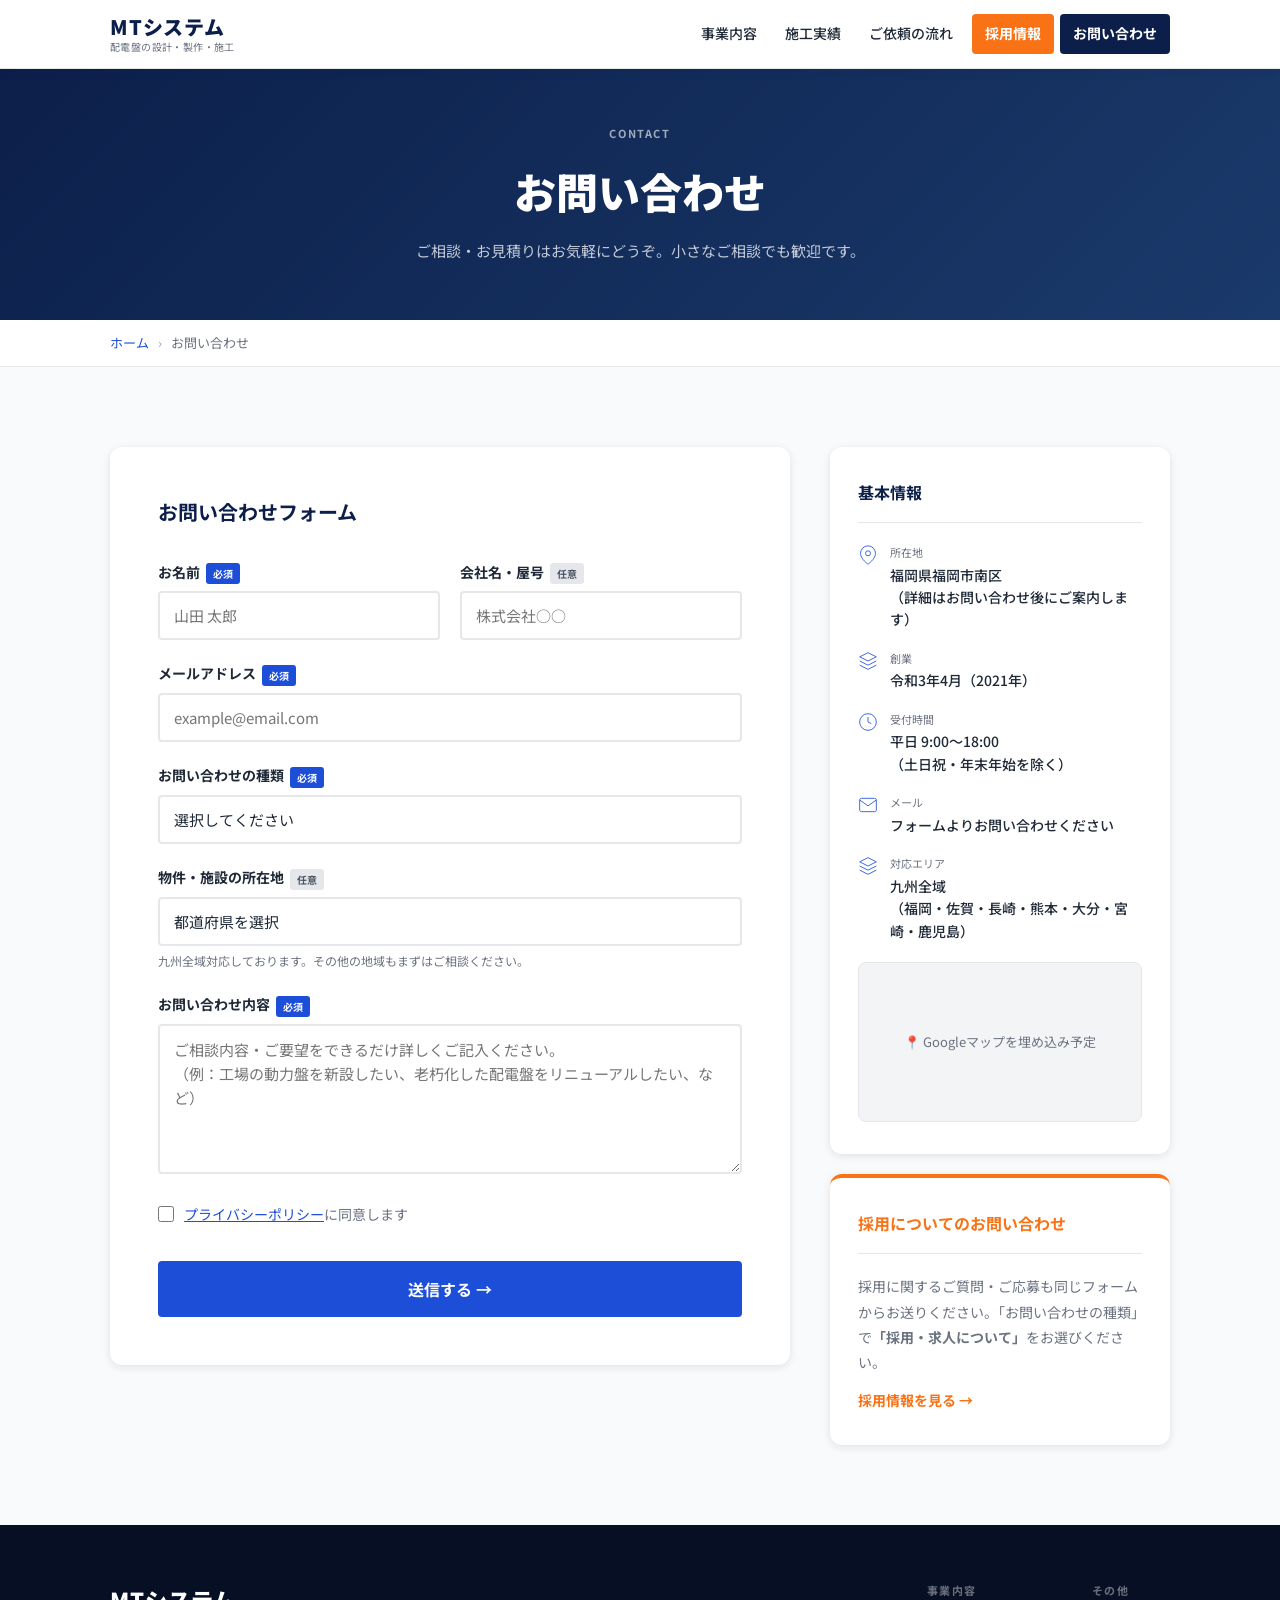
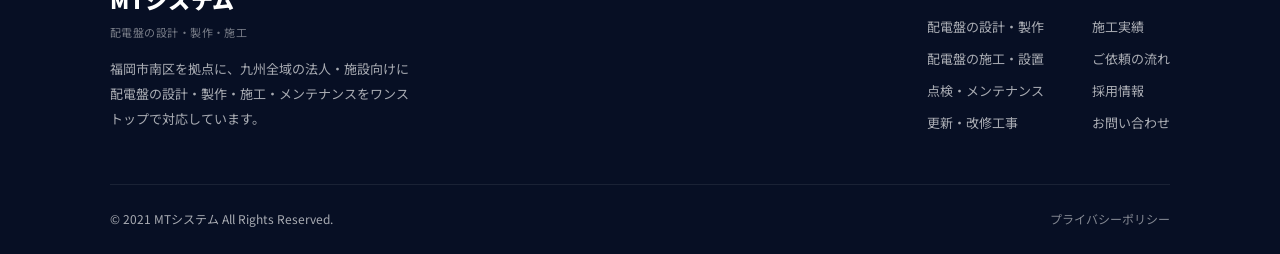
==== commit 4c824f1c: "真知子さん回答を反映：屋号をMTシステムに変更・採用情報/代表プロフィール等を更新" ====
--- a/contact.html
+++ b/contact.html
@@ -3,7 +3,7 @@
 <head>
   <meta charset="UTF-8">
   <meta name="viewport" content="width=device-width, initial-scale=1.0">
-  <title>お問い合わせ | 町野電設</title>
+  <title>お問い合わせ | MTシステム</title>
   <meta name="description" content="配電盤の設計・製作・施工に関するご相談・お見積りはお気軽にお問い合わせください。">
   <link rel="preconnect" href="https://fonts.googleapis.com">
   <link href="https://fonts.googleapis.com/css2?family=Noto+Sans+JP:wght@400;500;700;900&display=swap" rel="stylesheet">
@@ -14,7 +14,7 @@
 <header class="header">
   <div class="header-inner">
     <a href="index.html" class="logo">
-      <span class="logo-main">町野電設</span>
+      <span class="logo-main">MTシステム</span>
       <span class="logo-sub">配電盤の設計・製作・施工</span>
     </a>
     <nav class="nav">
@@ -156,6 +156,14 @@
           </div>
 
           <div class="info-item">
+            <svg viewBox="0 0 24 24"><path d="M12 2L2 7l10 5 10-5-10-5z"/><path d="M2 17l10 5 10-5M2 12l10 5 10-5"/></svg>
+            <div>
+              <div class="info-item-label">創業</div>
+              <div class="info-item-value">令和3年4月（2021年）</div>
+            </div>
+          </div>
+
+          <div class="info-item">
             <svg viewBox="0 0 24 24"><circle cx="12" cy="12" r="10"/><polyline points="12 6 12 12 16 14"/></svg>
             <div>
               <div class="info-item-label">受付時間</div>
@@ -203,7 +211,7 @@
   <div class="container">
     <div class="footer-inner">
       <div class="footer-logo">
-        <div class="logo-main">町野電設</div>
+        <div class="logo-main">MTシステム</div>
         <span class="logo-sub">配電盤の設計・製作・施工</span>
         <p class="footer-about">福岡市南区を拠点に、九州全域の法人・施設向けに配電盤の設計・製作・施工・メンテナンスをワンストップで対応しています。</p>
       </div>
@@ -225,7 +233,7 @@
       </div>
     </div>
     <div class="footer-bottom">
-      <p>© 2024 町野電設 All Rights Reserved.</p>
+      <p>© 2021 MTシステム All Rights Reserved.</p>
       <a href="#" class="footer-policy-link">プライバシーポリシー</a>
     </div>
   </div>
--- a/css/style.css
+++ b/css/style.css
@@ -175,7 +175,8 @@
   min-height: 580px;
   display: flex;
   align-items: center;
-  background: linear-gradient(135deg, var(--navy) 0%, #162f5a 55%, #1e4e8c 100%);
+  background: linear-gradient(to right, rgba(12,31,74,0.92) 0%, rgba(12,31,74,0.70) 50%, rgba(12,31,74,0.10) 100%),
+              url('../images/hero2.png') center / cover no-repeat;
   overflow: hidden;
   padding: 80px 0;
 }
@@ -192,9 +193,12 @@
   margin: 0 auto;
   padding: 0 20px;
   display: grid;
-  grid-template-columns: 1fr 1fr;
-  gap: 60px;
-  align-items: center;
+  grid-template-columns: 1fr;
+  gap: 0;
+  align-items: center;
+  max-width: 680px;
+  margin-left: 0;
+  padding-left: max(20px, calc((100vw - var(--max-w)) / 2 + 20px));
 }
 .hero-badge {
   display: inline-flex;
